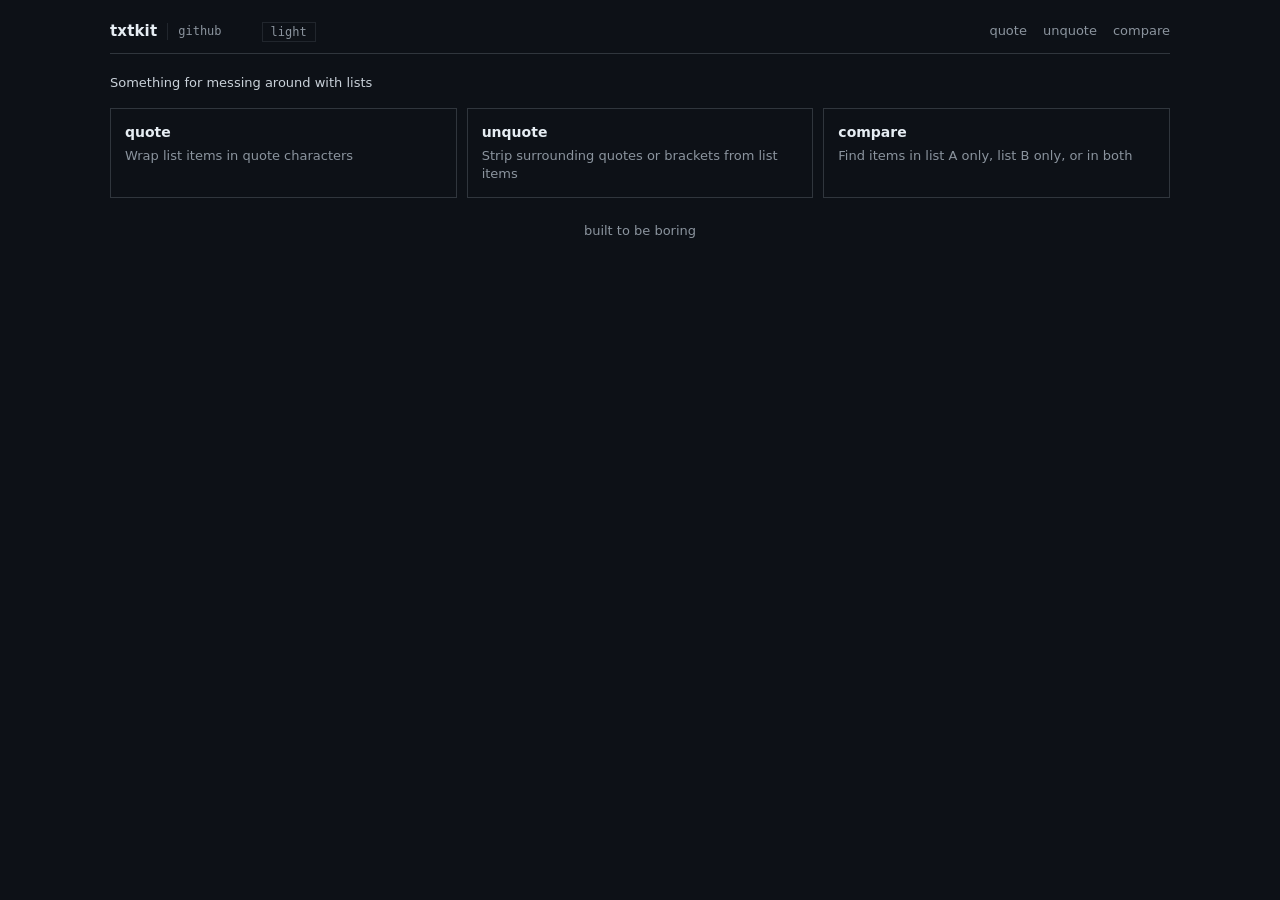
==== index.html @ 862c88f7 "initial commit" ====
<!doctype html>
<html lang="en">
<head>
<meta charset="utf-8" />
<meta name="viewport" content="width=device-width,initial-scale=1" />
<meta http-equiv="Content-Security-Policy" content="default-src 'self'; style-src 'self' 'unsafe-inline'; script-src 'self' 'unsafe-inline'; connect-src 'none'; frame-ancestors 'none'; base-uri 'self'; form-action 'none';">
<title>txtkit</title>
<script>
  try {
    if (localStorage.getItem('txtkit-theme') !== 'light')
      document.documentElement.setAttribute('data-theme','dark');
  } catch(e) {
    document.documentElement.setAttribute('data-theme','dark');
  }
</script>
<link rel="stylesheet" href="style.css">
</head>
<body>
<div class="wrap">

<div id="site-header"></div>

<p class="intro">Something for messing around with lists</p>

<div id="tool-cards" class="tool-list"></div>

<p class="foot-note">built to be boring</p>

</div>
<script src="shared_fn.js"></script>
</body>
</html>
---- style.css ----
/* ---------- LIGHT  -------- */
:root {
  color-scheme: light;

  --bg:           #fff;
  --surface:      #f0f0f0;   /* box head,opt head */
  --surface-2:    #fafafa;   /* box-foot */
  --hover:        #eee;      /* button hover */

  --border:       #999;
  --border-2:     #ccc;
  --border-3:     #ddd;
  --border-input: #aaa;
  --border-btn:   #888;

  --text:         #111;
  --text-2:       #555;
  --text-3:       #666;
  --text-4:       #777;
  --text-5:       #888;

  --accent:       #222;
  --accent-fg:    #fff;
  --accent-hover: #444;

  --ok:           #2a7a2a;
  --ok-fg:        #fff;

  --disabled-bg:  #f0f0f0;
  --disabled-fg:  #999;

  --focus:        #444;
}

/* ---------- DARK --------------------- */
html[data-theme="dark"] {
  color-scheme: dark;

  --bg:           #0d1117;   
  --surface:      #161b22;   
  --surface-2:    #161b22;   
  --hover:        #21262d;   

  --border:       #30363d;   
  --border-2:     #21262d;   
  --border-3:     #21262d;   
  --border-input: #30363d;
  --border-btn:   #30363d;

  --text:         #e6edf3;   
  --text-2:       #c9d1d9;
  --text-3:       #8b949e;   
  --text-4:       #6e7681;
  --text-5:       #6e7681;

  --accent:       #1f6feb;   
  --accent-fg:    #ffffff;
  --accent-hover: #388bfd;

  --ok:           #238636;   
  --ok-fg:        #ffffff;

  --disabled-bg:  #161b22;
  --disabled-fg:  #6e7681;

  --focus:        #1f6feb;
}

/* ------------------------------- */

* { box-sizing: border-box; }
html, body { margin: 0; padding: 0; background: var(--bg); color: var(--text); }
body {
  font-family: system-ui, -apple-system, Segoe UI, Roboto, sans-serif;
  font-size: 14px;
  line-height: 1.4;
}
.wrap { max-width: 1100px; margin: 0 auto; padding: 20px; }

/* header / nav */
.site-head {
  display: flex; align-items: center; justify-content: space-between;
  border-bottom: 1px solid var(--border);
  margin-bottom: 20px;
  padding-bottom: 10px;
  flex-wrap: wrap;
  gap: 10px;
}
.brand {
  font-weight: 600; text-decoration: none; color: var(--text); font-size: 15px;
  letter-spacing: .01em;
}
.brand:hover { color: var(--text-3); }
.site-nav { display: flex; gap: 16px; flex-wrap: wrap; }
.site-nav a {
  text-decoration: none; color: var(--text-3); font-size: 13px;
  padding: 2px 0; border-bottom: 1px solid transparent;
}
.site-nav a:hover { color: var(--text); }
.site-nav a.active { color: var(--text); border-bottom-color: var(--text); }

.site-brand { display: flex; align-items: center; }
.site-brand .repo {
  font-family: ui-monospace, Menlo, Consolas, monospace;
  font-size: 12px;
  color: var(--text-3);
  text-decoration: none;
  margin-left: 10px;
  padding-left: 10px;
  border-left: 1px solid var(--border-2);
}
.site-brand .repo:hover { color: var(--text); }

.site-brand .theme-toggle {
  font-family: ui-monospace, Menlo, Consolas, monospace;
  font-size: 12px;
  color: var(--text-3);
  background: transparent;
  border: 1px solid var(--border-2);
  padding: 2px 8px;
  margin-left: 40px;
  cursor: pointer;
}
.site-brand .theme-toggle:hover {
  color: var(--text);
  border-color: var(--border);
}

.intro { color: var(--text-2); font-size: 13px; margin: 0 0 16px; }

/* generic boxes / grids */
.grid {
  display: grid;
  grid-template-columns: repeat(2, 1fr);
  gap: 12px;
  margin-bottom: 12px;
}
.grid-3 { grid-template-columns: repeat(3, 1fr); }

.box {
  border: 1px solid var(--border);
  background: var(--bg);
  display: flex; flex-direction: column;
  min-height: 300px;
}
.box.box-sm { min-height: 200px; }
.box.box-sm textarea { min-height: 80px; }
.box-head {
  display: flex; align-items: center; justify-content: space-between;
  padding: 6px 10px;
  border-bottom: 1px solid var(--border);
  background: var(--surface);
  font-size: 13px;
}
.box-head .label { font-weight: 600; }
.box-head .count { color: var(--text-3); font-size: 12px; }
textarea {
  flex: 1; width: 100%;
  border: 0; outline: 0; resize: vertical;
  padding: 10px;
  background: var(--bg); color: var(--text);
  font-family: ui-monospace, Menlo, Consolas, monospace;
  font-size: 13px; line-height: 1.5;
  min-height: clamp(100px, 25vh, 200px);
}
.box-foot {
  display: flex; justify-content: flex-end; gap: 6px;
  padding: 6px 8px;
  border-top: 1px solid var(--border-2);
  background: var(--surface-2);
}

button {
  font-family: inherit; font-size: 12px;
  padding: 4px 10px;
  border: 1px solid var(--border-btn);
  background: var(--bg); color: var(--text);
  cursor: pointer;
}
button:hover { background: var(--hover); }
button.primary {
  background: var(--accent); color: var(--accent-fg); border-color: var(--accent);
}
button.primary:hover {
  background: var(--accent-hover); border-color: var(--accent-hover);
}
button.flash {
  background: var(--ok); color: var(--ok-fg); border-color: var(--ok);
}

/* options panel */
.options { border: 1px solid var(--border); margin-bottom: 12px; }
.opt-head {
  padding: 6px 10px; border-bottom: 1px solid var(--border);
  background: var(--surface);
  font-size: 13px; font-weight: 600;
  display: flex; justify-content: space-between; align-items: center;
}
.opt-grid { display: grid; grid-template-columns: repeat(2, 1fr); gap: 0; }
.opt-cell {
  padding: 12px;
  border-right: 1px solid var(--border-3);
  border-bottom: 1px solid var(--border-3);
}
.opt-cell:nth-child(2n)        { border-right: 0; }
.opt-cell:nth-last-child(-n+2) { border-bottom: 0; }
.opt-cell.full                 { grid-column: 1/-1; border-right: 0; }

.opt-label {
  font-size: 12px; font-weight: 600; color: var(--text-2);
  margin-bottom: 8px; display: block;
}
.opt-label .hint { font-weight: 400; color: var(--text-4); font-size: 11px; margin-left: 4px; }

input[type=text], input[type=number], select {
  font-family: inherit; font-size: 13px;
  padding: 4px 8px;
  border: 1px solid var(--border-input);
  background: var(--bg); color: var(--text);
  outline: 0;
}
input[type=text]:focus,
input[type=number]:focus,
select:focus { border-color: var(--focus); }

/* quote chips */
.qpresets { display: flex; flex-wrap: wrap; gap: 4px; margin-bottom: 8px; }
.qchip {
  font-family: ui-monospace, Menlo, Consolas, monospace;
  font-size: 13px; line-height: 1;
  padding: 4px 8px;
  border: 1px solid var(--border-input);
  background: var(--bg); color: var(--text);
  cursor: pointer;
  min-width: 36px; text-align: center;
}
.qchip:hover { background: var(--hover); }
.qchip.active {
  background: var(--accent); color: var(--accent-fg); border-color: var(--accent);
}
.qchip:disabled { opacity: .4; cursor: not-allowed; }

.qrow { display: flex; gap: 8px; }
.qrow > div { flex: 1; }
.qrow .lab { font-size: 11px; color: var(--text-3); margin-bottom: 3px; }
.qrow input { width: 100%; font-family: ui-monospace, Menlo, Consolas, monospace; }
.qrow input:disabled { background: var(--disabled-bg); color: var(--disabled-fg); }

/* separator row */
.sep-row { display: flex; gap: 6px; }
.sep-row select { flex: 0 0 auto; }
.sep-row input  { flex: 1; }
.sep-row input:disabled { background: var(--disabled-bg); color: var(--disabled-fg); }

/* checkboxes */
.checks { display: flex; flex-direction: column; gap: 6px; }
.check { display: flex; align-items: flex-start; gap: 6px; cursor: pointer; }
.check input { margin-top: 2px; accent-color: var(--accent); }
.check small { display: block; color: var(--text-4); font-size: 11px; }

/* index landing */
.tool-list {
  display: grid;
  grid-template-columns: repeat(auto-fit, minmax(240px, 1fr));
  gap: 10px;
}
.tool-card {
  display: block;
  border: 1px solid var(--border);
  padding: 14px;
  text-decoration: none;
  color: var(--text);
  background: var(--bg);
}
.tool-card:hover { background: var(--surface-2); border-color: var(--text-2); }
.tool-card .t { font-weight: 600; margin-bottom: 4px; }
.tool-card .d { color: var(--text-3); font-size: 13px; }

/* footer note */
.foot-note {
  margin-top: 24px;
  color: var(--text-3);
  font-size: 13px;
  text-align: center;
}

@media (max-width: 760px) {
  .grid, .grid-3 { grid-template-columns: 1fr; }
  .opt-grid      { grid-template-columns: 1fr; }
  .opt-cell      { border-right: 0 !important; border-bottom: 1px solid var(--border-3) !important; }
  .opt-cell:last-child { border-bottom: 0 !important; }
}
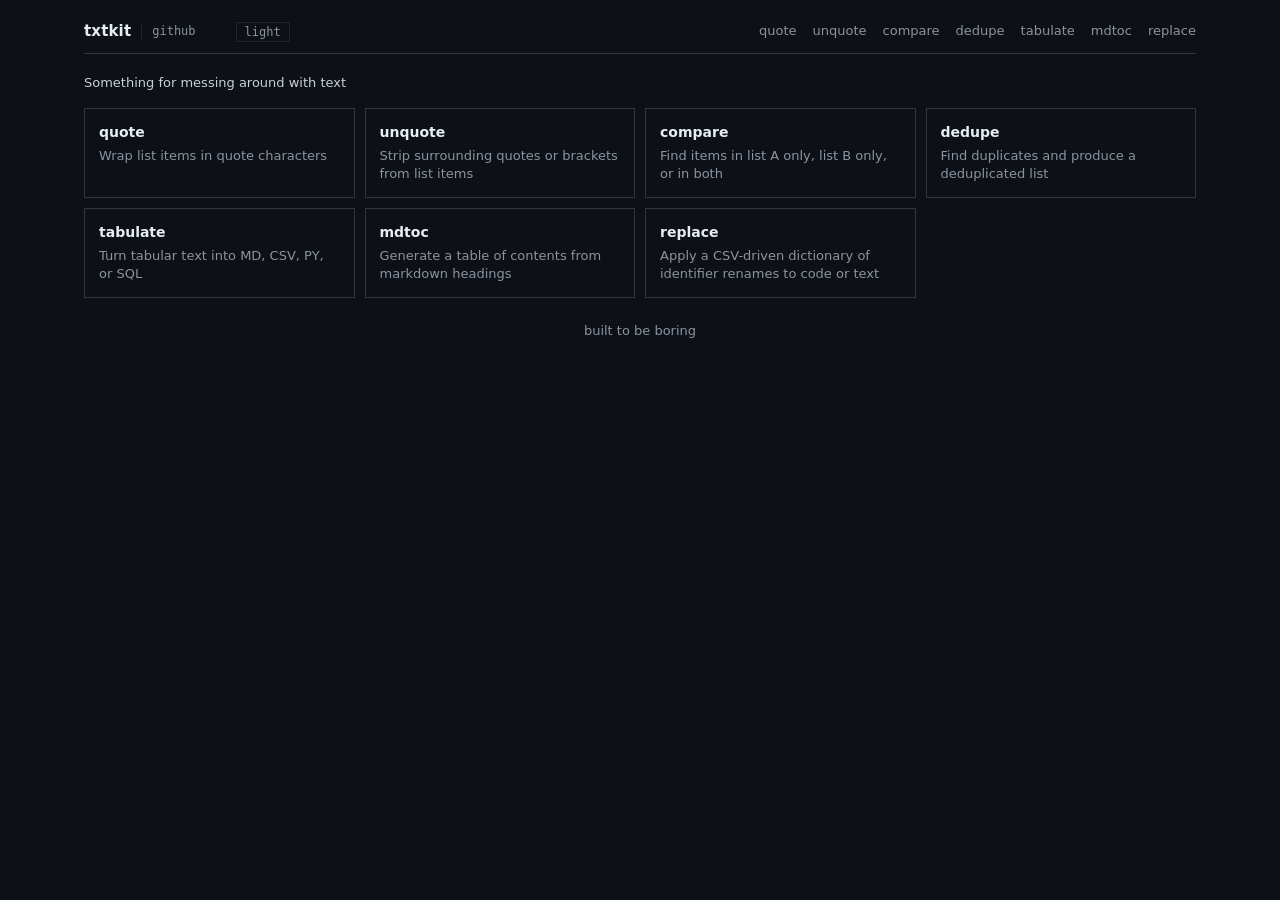
==== commit e48f1999: "add replace tool" ====
--- a/index.html
+++ b/index.html
@@ -20,7 +20,7 @@
 
 <div id="site-header"></div>
 
-<p class="intro">Something for messing around with lists</p>
+<p class="intro">Something for messing around with text</p>
 
 <div id="tool-cards" class="tool-list"></div>
 
--- a/style.css
+++ b/style.css
@@ -75,7 +75,7 @@
   font-size: 14px;
   line-height: 1.4;
 }
-.wrap { max-width: 1100px; margin: 0 auto; padding: 20px; }
+.wrap { max-width: min(90%, 1400px); margin: 0 auto; padding: 20px; }
 
 /* header / nav */
 .site-head {
@@ -141,10 +141,12 @@
   border: 1px solid var(--border);
   background: var(--bg);
   display: flex; flex-direction: column;
-  min-height: 300px;
-}
-.box.box-sm { min-height: 200px; }
+  min-height: 450px;
+}
+.box.box-sm { min-height: 300px; }
 .box.box-sm textarea { min-height: 80px; }
+.box.preview-box{min-height:0;margin-bottom:12px;}
+.box.preview-box textarea{min-height:clamp(120px,30vh,320px);}
 .box-head {
   display: flex; align-items: center; justify-content: space-between;
   padding: 6px 10px;
@@ -196,6 +198,9 @@
   font-size: 13px; font-weight: 600;
   display: flex; justify-content: space-between; align-items: center;
 }
+.opt-head .dict-status{
+  font-weight:400;font-size:12px;color:var(--text-3);
+}
 .opt-grid { display: grid; grid-template-columns: repeat(2, 1fr); gap: 0; }
 .opt-cell {
   padding: 12px;
@@ -239,6 +244,64 @@
   background: var(--accent); color: var(--accent-fg); border-color: var(--accent);
 }
 .qchip:disabled { opacity: .4; cursor: not-allowed; }
+/* replace tool — subset picker (active chips above, filter + checkbox list below) */
+.subset-active{
+  display:flex;flex-wrap:wrap;gap:6px;
+  min-height:24px;
+  margin-bottom:10px;
+}
+.active-chip{
+  display:inline-flex;align-items:center;gap:4px;
+  padding:2px 4px 2px 8px;
+  border:1px solid var(--border-input);
+  background:var(--surface);
+  font-family:ui-monospace,Menlo,Consolas,monospace;
+  font-size:12px;
+}
+.active-chip-label{color:var(--text);}
+.active-chip-x{
+  border:0;background:transparent;
+  color:var(--text-3);
+  font-family:inherit;font-size:14px;line-height:1;
+  padding:0 4px;cursor:pointer;
+}
+.active-chip-x:hover{color:var(--text);background:transparent;}
+
+.subset-search{
+  display:flex;align-items:center;gap:10px;
+  margin-bottom:8px;
+}
+.subset-search input{flex:1;min-width:0;}
+.subset-stats{
+  font-size:11px;color:var(--text-4);
+  white-space:nowrap;
+}
+
+.subset-list{
+  max-height:280px;overflow-y:auto;
+  border:1px solid var(--border-3);
+  background:var(--bg);
+}
+.subset-row{
+  display:flex;align-items:center;gap:8px;
+  padding:4px 8px;
+  font-family:ui-monospace,Menlo,Consolas,monospace;
+  font-size:13px;
+  cursor:pointer;
+  border-bottom:1px solid var(--border-3);
+}
+.subset-row:last-child{border-bottom:0;}
+.subset-row:hover{background:var(--hover);}
+.subset-row input{margin:0;}
+.subset-row-label{flex:1;color:var(--text);}
+
+.subset-row-all{
+  border-bottom:1px solid var(--border);  /* heavier than regular row separator */
+  background:var(--surface);              /* faint tint */
+}
+.subset-row-all .subset-row-label{
+  font-style:italic;                      /* signal: synthetic, not a real subset name */
+}
 
 .qrow { display: flex; gap: 8px; }
 .qrow > div { flex: 1; }
